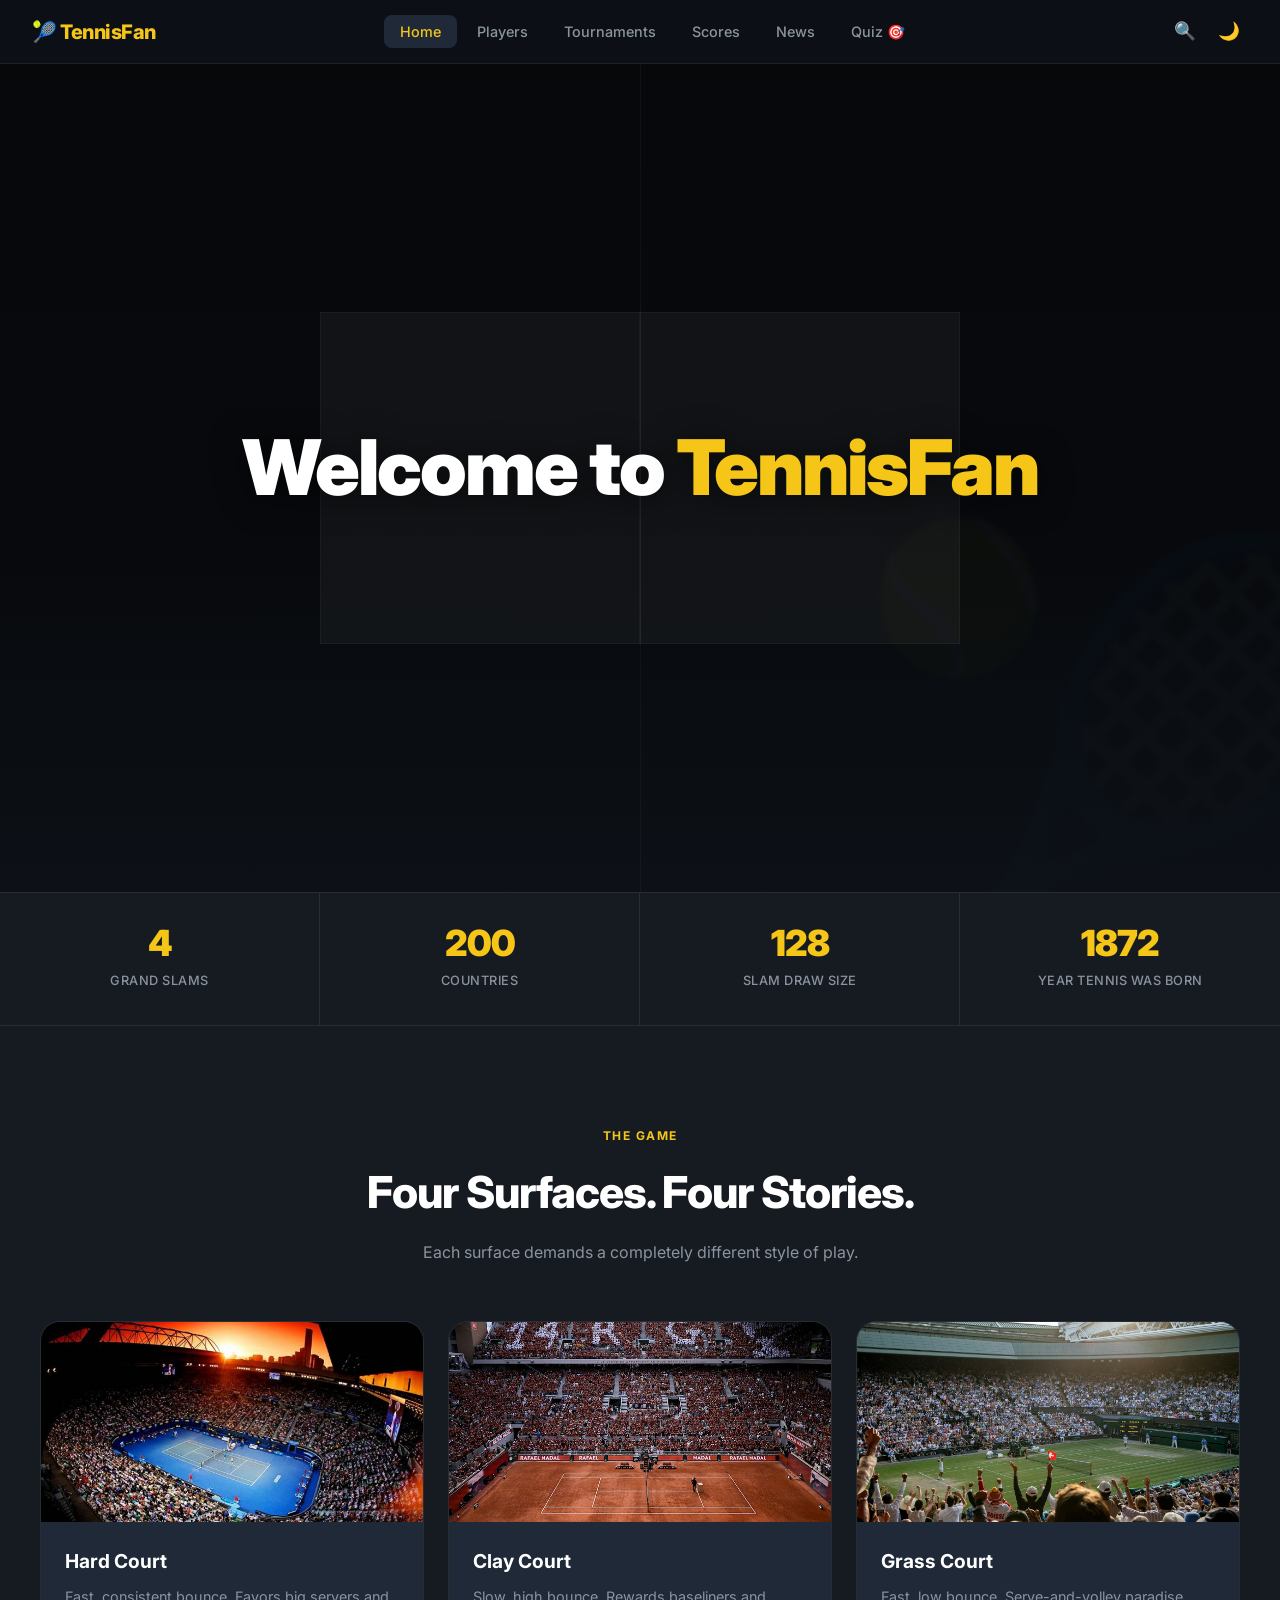
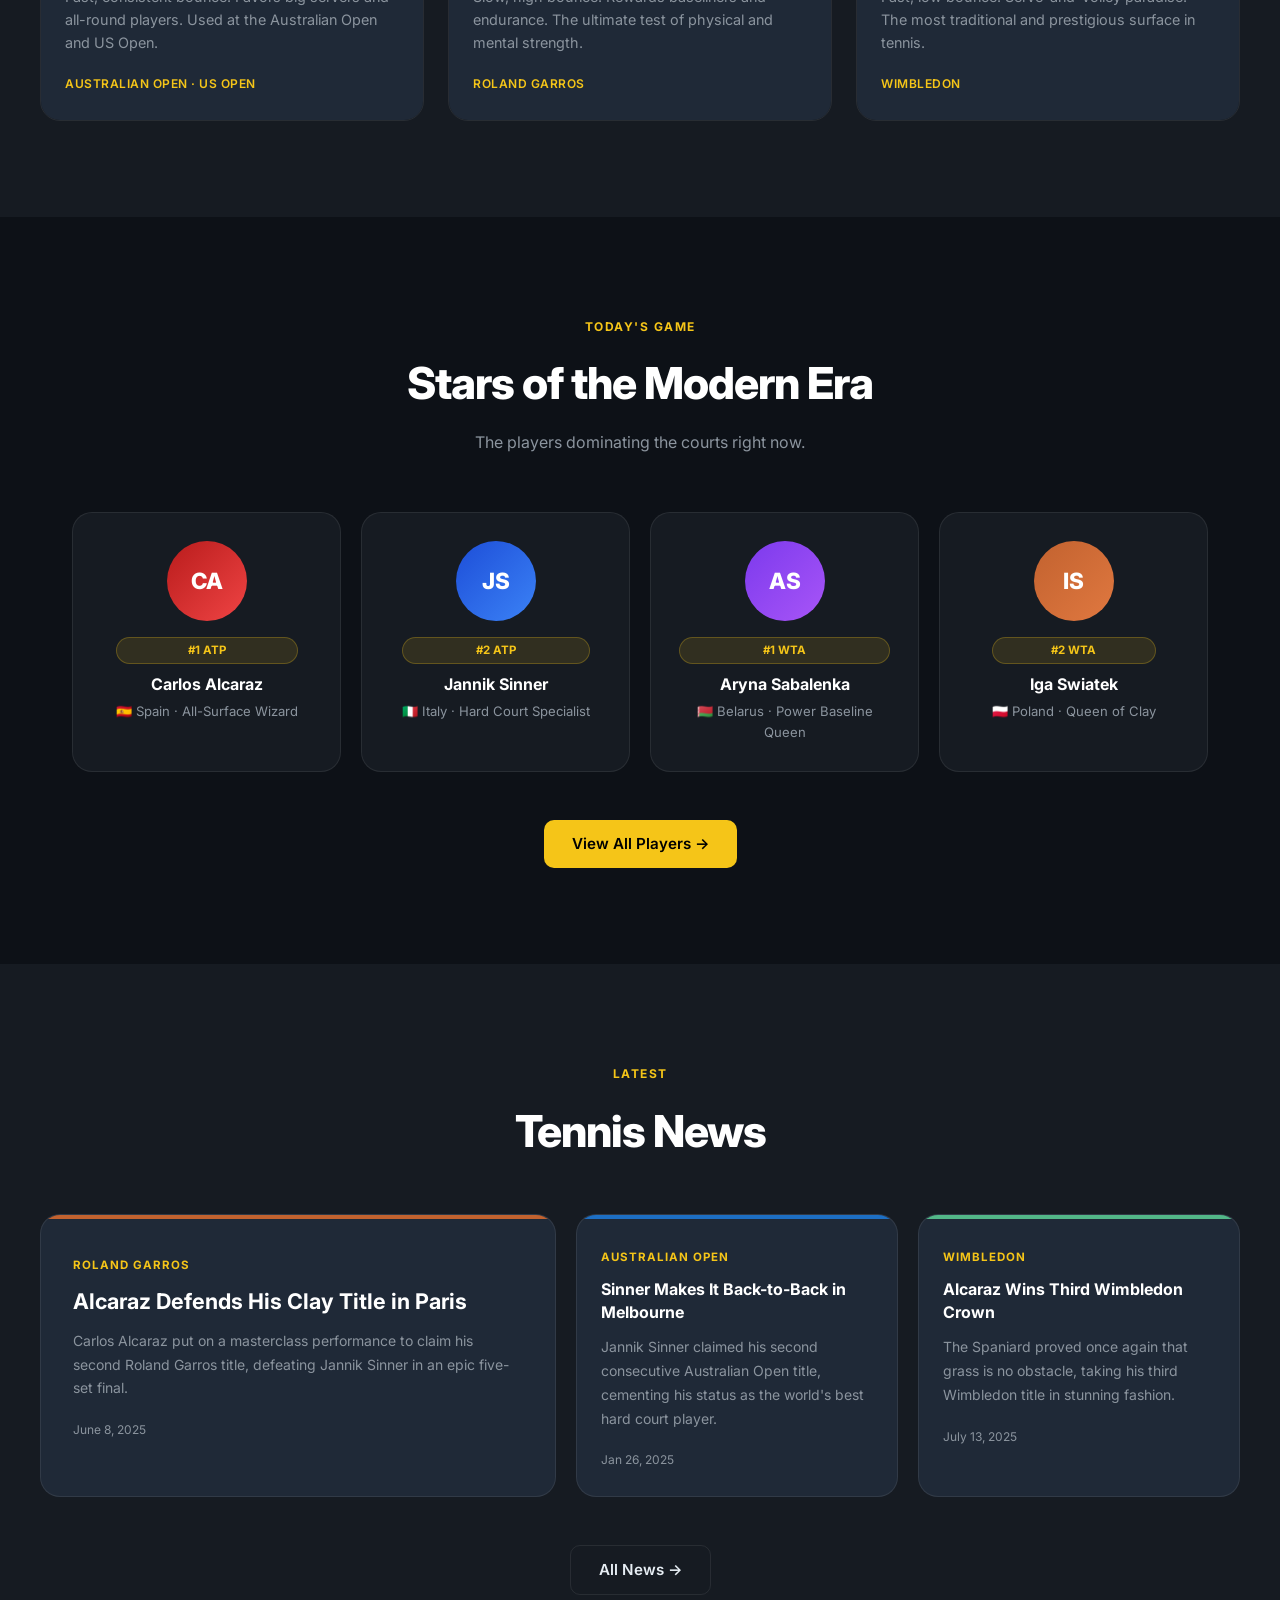
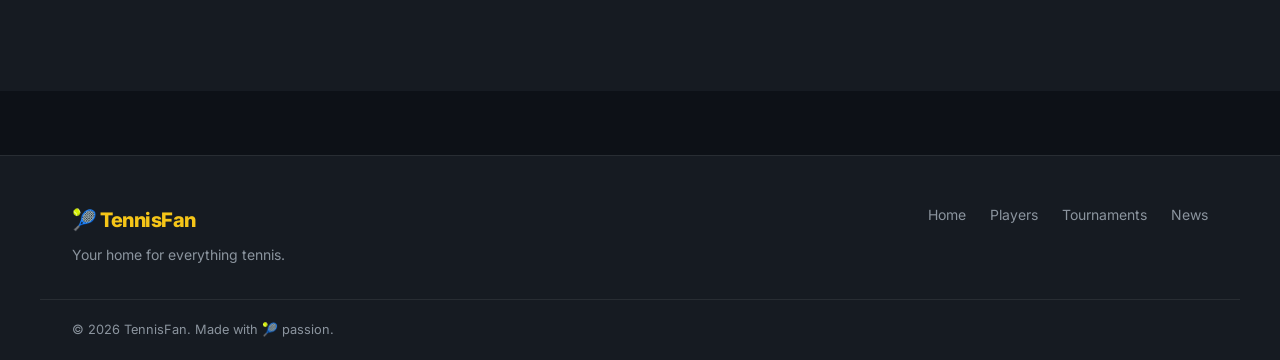
==== index.html @ ade9183c "first commit" ====
<!DOCTYPE html>
<html lang="en">
<head>
  <meta charset="UTF-8" />
  <meta name="viewport" content="width=device-width, initial-scale=1.0" />
  <title>TennisFan — Home</title>
  <link rel="preconnect" href="https://fonts.googleapis.com">
  <link href="https://fonts.googleapis.com/css2?family=Inter:wght@300;400;500;600;700;800;900&display=swap" rel="stylesheet">
  <link rel="stylesheet" href="style.css" />
</head>
<body>

  <!-- NAVBAR -->
  <nav class="navbar">
    <a href="index.html" class="logo">🎾 TennisFan</a>
    <button class="hamburger" id="hamburger">&#9776;</button>
    <ul class="nav-links" id="navLinks">
      <li><a href="index.html" class="active">Home</a></li>
      <li><a href="players.html">Players</a></li>
      <li><a href="tournaments.html">Tournaments</a></li>
      <li><a href="scores.html">Scores</a></li>
      <li><a href="news.html">News</a></li>
      <li><a href="quiz.html">Quiz 🎯</a></li>
    </ul>
    <div class="nav-actions">
      <button class="search-btn" id="searchBtn" title="Search">&#128269;</button>
      <button class="theme-toggle" id="themeToggle" title="Toggle theme">🌙</button>
    </div>
  </nav>
  <!-- SEARCH OVERLAY -->
  <div class="search-overlay" id="searchOverlay">
    <div class="search-box">
      <input type="text" id="searchInput" placeholder="Search players, tournaments, news..." autocomplete="off" />
      <button class="search-close" id="searchClose">&times;</button>
      <div class="search-results" id="searchResults"></div>
    </div>
  </div>

  <!-- HERO -->
  <section class="hero">
    <video class="hero-video" autoplay muted loop playsinline>
      <source src="https://assets.mixkit.co/videos/880/880-1080.mp4" type="video/mp4">
    </video>
    <div class="hero-overlay"></div>
    <div class="court-lines">
      <div class="court-line line-center"></div>
      <div class="court-line line-service-left"></div>
      <div class="court-line line-service-right"></div>
    </div>
    <div class="hero-content">
      <h1 class="hero-welcome">Welcome to <span class="highlight">TennisFan</span></h1>
    </div>
    <div class="hero-ball">🎾</div>
  </section>

  <!-- STATS BAR -->
  <section class="stats-bar">
    <div class="stat">
      <span class="stat-number" data-target="4">0</span>
      <span class="stat-label">Grand Slams</span>
    </div>
    <div class="stat">
      <span class="stat-number" data-target="200">0</span>
      <span class="stat-label">Countries</span>
    </div>
    <div class="stat">
      <span class="stat-number" data-target="128">0</span>
      <span class="stat-label">Slam Draw Size</span>
    </div>
    <div class="stat">
      <span class="stat-number" data-target="1872">0</span>
      <span class="stat-label">Year Tennis Was Born</span>
    </div>
  </section>

  <!-- SURFACES -->
  <section class="section surfaces-section">
    <div class="section-header">
      <span class="section-tag">The Game</span>
      <h2>Four Surfaces. Four Stories.</h2>
      <p>Each surface demands a completely different style of play.</p>
    </div>
    <div class="surfaces-grid">
      <div class="surface-card surface-hard">
        <img class="surface-img" src="tennis first page pictures/melbourne.webp" alt="Melbourne Hard Court" />
        <div class="surface-info">
          <h3>Hard Court</h3>
          <p>Fast, consistent bounce. Favors big servers and all-round players. Used at the Australian Open and US Open.</p>
          <span class="surface-tag">Australian Open · US Open</span>
        </div>
      </div>
      <div class="surface-card surface-clay">
        <img class="surface-img" src="tennis first page pictures/french open.avif" alt="French Open Clay Court" />
        <div class="surface-info">
          <h3>Clay Court</h3>
          <p>Slow, high bounce. Rewards baseliners and endurance. The ultimate test of physical and mental strength.</p>
          <span class="surface-tag">Roland Garros</span>
        </div>
      </div>
      <div class="surface-card surface-grass">
        <img class="surface-img" src="tennis first page pictures/wimbledon.jpg" alt="Wimbledon Grass Court" />
        <div class="surface-info">
          <h3>Grass Court</h3>
          <p>Fast, low bounce. Serve-and-volley paradise. The most traditional and prestigious surface in tennis.</p>
          <span class="surface-tag">Wimbledon</span>
        </div>
      </div>
    </div>
  </section>

  <!-- FEATURED PLAYERS -->
  <section class="section featured-section">
    <div class="section-header">
      <span class="section-tag">Today's Game</span>
      <h2>Stars of the Modern Era</h2>
      <p>The players dominating the courts right now.</p>
    </div>
    <div class="featured-grid">
      <div class="featured-card">
        <div class="player-avatar av-alcaraz">CA</div>
        <div class="player-info">
          <span class="rank-badge">#1 ATP</span>
          <h3>Carlos Alcaraz</h3>
          <p>🇪🇸 Spain · All-Surface Wizard</p>
        </div>
      </div>
      <div class="featured-card">
        <div class="player-avatar av-sinner">JS</div>
        <div class="player-info">
          <span class="rank-badge">#2 ATP</span>
          <h3>Jannik Sinner</h3>
          <p>🇮🇹 Italy · Hard Court Specialist</p>
        </div>
      </div>
      <div class="featured-card">
        <div class="player-avatar av-sabalenka">AS</div>
        <div class="player-info">
          <span class="rank-badge">#1 WTA</span>
          <h3>Aryna Sabalenka</h3>
          <p>🇧🇾 Belarus · Power Baseline Queen</p>
        </div>
      </div>
      <div class="featured-card">
        <div class="player-avatar av-swiatek">IS</div>
        <div class="player-info">
          <span class="rank-badge">#2 WTA</span>
          <h3>Iga Swiatek</h3>
          <p>🇵🇱 Poland · Queen of Clay</p>
        </div>
      </div>
    </div>
    <div class="center-btn">
      <a href="players.html" class="btn btn-primary">View All Players →</a>
    </div>
  </section>

  <!-- NEWS PREVIEW -->
  <section class="section news-preview-section">
    <div class="section-header">
      <span class="section-tag">Latest</span>
      <h2>Tennis News</h2>
    </div>
    <div class="news-grid">
      <div class="news-card news-featured">
        <div class="news-surface-bar bar-clay"></div>
        <div class="news-body">
          <span class="news-category">Roland Garros</span>
          <h3>Alcaraz Defends His Clay Title in Paris</h3>
          <p>Carlos Alcaraz put on a masterclass performance to claim his second Roland Garros title, defeating Jannik Sinner in an epic five-set final.</p>
          <span class="news-date">June 8, 2025</span>
        </div>
      </div>
      <div class="news-card">
        <div class="news-surface-bar bar-blue"></div>
        <div class="news-body">
          <span class="news-category">Australian Open</span>
          <h3>Sinner Makes It Back-to-Back in Melbourne</h3>
          <p>Jannik Sinner claimed his second consecutive Australian Open title, cementing his status as the world's best hard court player.</p>
          <span class="news-date">Jan 26, 2025</span>
        </div>
      </div>
      <div class="news-card">
        <div class="news-surface-bar bar-green"></div>
        <div class="news-body">
          <span class="news-category">Wimbledon</span>
          <h3>Alcaraz Wins Third Wimbledon Crown</h3>
          <p>The Spaniard proved once again that grass is no obstacle, taking his third Wimbledon title in stunning fashion.</p>
          <span class="news-date">July 13, 2025</span>
        </div>
      </div>
    </div>
    <div class="center-btn">
      <a href="news.html" class="btn btn-outline">All News →</a>
    </div>
  </section>

  <!-- FOOTER -->
  <footer class="footer">
    <div class="footer-inner">
      <div class="footer-brand">
        <span class="logo">🎾 TennisFan</span>
        <p>Your home for everything tennis.</p>
      </div>
      <div class="footer-links">
        <a href="index.html">Home</a>
        <a href="players.html">Players</a>
        <a href="tournaments.html">Tournaments</a>
        <a href="news.html">News</a>
      </div>
    </div>
    <div class="footer-bottom">
      <p>&copy; 2026 TennisFan. Made with 🎾 passion.</p>
    </div>
  </footer>

  <!-- LIGHTBOX -->
  <div class="lightbox" id="lightbox">
    <button class="lightbox-close" id="lightboxClose">&times;</button>
    <img class="lightbox-img" id="lightboxImg" src="" alt="" />
  </div>

  <script src="script.js"></script>
</body>
</html>
---- style.css ----
/* ===================================================
   TENNIISFAN — MODERN DARK THEME
   =================================================== */

:root {
  --yellow:     #f5c518;
  --blue:       #1d6fc4;
  --blue-light: #4a9eff;
  --clay:       #c2622f;
  --clay-light: #e07840;
  --green:      #2d6a4f;
  --green-light:#52b788;

  --bg:         #0d1117;
  --bg2:        #161b22;
  --bg3:        #1f2937;
  --border:     rgba(255,255,255,0.08);
  --text:       #e6edf3;
  --text-muted: #8b949e;
  --white:      #ffffff;

  --radius:     12px;
  --radius-lg:  20px;
  --shadow:     0 4px 24px rgba(0,0,0,0.4);
  --shadow-lg:  0 8px 48px rgba(0,0,0,0.6);
}

/* ===== RESET ===== */
*, *::before, *::after { margin:0; padding:0; box-sizing:border-box; }
html { scroll-behavior: smooth; }

body {
  font-family: 'Inter', sans-serif;
  background: var(--bg);
  color: var(--text);
  line-height: 1.6;
  font-size: 16px;
}

a { color: inherit; text-decoration: none; }
ul { list-style: none; }
img { max-width: 100%; }

/* ===== NAVBAR ===== */
.navbar {
  position: sticky;
  top: 0;
  z-index: 1000;
  display: flex;
  align-items: center;
  justify-content: space-between;
  padding: 0 2rem;
  height: 64px;
  background: rgba(13,17,23,0.9);
  backdrop-filter: blur(12px);
  border-bottom: 1px solid var(--border);
}

.logo {
  font-size: 1.25rem;
  font-weight: 800;
  color: var(--yellow);
  letter-spacing: -0.5px;
}

.nav-links {
  display: flex;
  gap: 0.25rem;
}

.nav-links a {
  padding: 0.5rem 1rem;
  border-radius: 8px;
  font-size: 0.9rem;
  font-weight: 500;
  color: var(--text-muted);
  transition: color 0.2s, background 0.2s;
}

.nav-links a:hover,
.nav-links a.active {
  color: var(--text);
  background: var(--bg3);
}

.nav-links a.active {
  color: var(--yellow);
}

.hamburger {
  display: none;
  background: none;
  border: none;
  color: var(--text);
  font-size: 1.5rem;
  cursor: pointer;
}

/* ===== HERO (HOME) ===== */
.hero {
  position: relative;
  min-height: 92vh;
  display: flex;
  align-items: center;
  justify-content: center;
  overflow: hidden;
  background: #0d1117;
  text-align: center;
  padding: 4rem 2rem;
}

.hero-video {
  position: absolute;
  inset: 0;
  width: 100%;
  height: 100%;
  object-fit: cover;
  z-index: 0;
}

.hero-overlay {
  position: absolute;
  inset: 0;
  background: linear-gradient(
    180deg,
    rgba(0,0,0,0.55) 0%,
    rgba(0,0,0,0.45) 60%,
    rgba(13,17,23,0.85) 100%
  );
  z-index: 1;
}

.court-lines {
  position: absolute;
  inset: 0;
  pointer-events: none;
  z-index: 2;
}

.court-line {
  position: absolute;
  background: rgba(255,255,255,0.04);
}

.line-center {
  top: 0; bottom: 0;
  left: 50%;
  width: 1px;
}

.line-service-left {
  left: 25%; right: 50%;
  top: 30%; bottom: 30%;
  border: 1px solid rgba(255,255,255,0.04);
}

.line-service-right {
  left: 50%; right: 25%;
  top: 30%; bottom: 30%;
  border: 1px solid rgba(255,255,255,0.04);
}

.hero-ball {
  position: absolute;
  font-size: 28rem;
  opacity: 0.04;
  right: -8rem;
  bottom: -6rem;
  pointer-events: none;
  line-height: 1;
}

.hero-content {
  position: relative;
  z-index: 2;
  max-width: 800px;
}

.hero-badge {
  display: inline-block;
  padding: 0.35rem 1rem;
  background: rgba(245,197,24,0.12);
  border: 1px solid rgba(245,197,24,0.3);
  border-radius: 100px;
  font-size: 0.8rem;
  font-weight: 600;
  color: var(--yellow);
  letter-spacing: 0.5px;
  text-transform: uppercase;
  margin-bottom: 1.5rem;
}

.hero-welcome {
  font-size: clamp(2.8rem, 7vw, 6rem);
  font-weight: 900;
  letter-spacing: -2px;
  line-height: 1.1;
  color: var(--white);
  text-shadow: 0 4px 32px rgba(0,0,0,0.6);
  animation: hero-fade-in 1.2s ease forwards;
  opacity: 0;
}

@keyframes hero-fade-in {
  from { opacity: 0; transform: translateY(24px); }
  to   { opacity: 1; transform: translateY(0); }
}

.hero-content h1 {
  font-size: clamp(2.5rem, 6vw, 5rem);
  font-weight: 900;
  line-height: 1.1;
  letter-spacing: -2px;
  margin-bottom: 1.25rem;
  color: var(--white);
}

.highlight { color: var(--yellow); }

.hero-content p {
  font-size: 1.15rem;
  color: var(--text-muted);
  max-width: 520px;
  margin: 0 auto 2.5rem;
  line-height: 1.7;
}

.hero-btns {
  display: flex;
  gap: 1rem;
  justify-content: center;
  flex-wrap: wrap;
}

/* ===== BUTTONS ===== */
.btn {
  display: inline-flex;
  align-items: center;
  gap: 0.5rem;
  padding: 0.75rem 1.75rem;
  border-radius: 10px;
  font-weight: 600;
  font-size: 0.95rem;
  transition: all 0.2s;
  cursor: pointer;
}

.btn-primary {
  background: var(--yellow);
  color: #000;
}

.btn-primary:hover {
  background: #e6b800;
  transform: translateY(-2px);
  box-shadow: 0 6px 20px rgba(245,197,24,0.3);
}

.btn-outline {
  background: transparent;
  color: var(--text);
  border: 1px solid var(--border);
}

.btn-outline:hover {
  background: var(--bg3);
  border-color: rgba(255,255,255,0.2);
  transform: translateY(-2px);
}

.center-btn {
  text-align: center;
  margin-top: 3rem;
}

/* ===== STATS BAR ===== */
.stats-bar {
  display: grid;
  grid-template-columns: repeat(4, 1fr);
  background: var(--bg2);
  border-top: 1px solid var(--border);
  border-bottom: 1px solid var(--border);
}

.stat {
  padding: 2rem 1rem;
  text-align: center;
  border-right: 1px solid var(--border);
}

.stat:last-child { border-right: none; }

.stat-number {
  display: block;
  font-size: 2.25rem;
  font-weight: 900;
  color: var(--yellow);
  letter-spacing: -1px;
  line-height: 1;
  margin-bottom: 0.4rem;
}

.stat-label {
  font-size: 0.8rem;
  color: var(--text-muted);
  text-transform: uppercase;
  letter-spacing: 0.5px;
  font-weight: 500;
}

/* ===== SECTIONS ===== */
.section {
  padding: 6rem 2rem;
  max-width: 1200px;
  margin: 0 auto;
}

.section-header {
  text-align: center;
  margin-bottom: 3.5rem;
}

.section-tag {
  display: inline-block;
  font-size: 0.75rem;
  font-weight: 700;
  text-transform: uppercase;
  letter-spacing: 1.5px;
  color: var(--yellow);
  margin-bottom: 0.75rem;
}

.section-header h2 {
  font-size: clamp(1.75rem, 4vw, 2.75rem);
  font-weight: 800;
  letter-spacing: -1px;
  margin-bottom: 0.75rem;
  color: var(--white);
}

.section-header p {
  color: var(--text-muted);
  font-size: 1rem;
  max-width: 480px;
  margin: 0 auto;
}

/* ===== SURFACES ===== */
.surfaces-section { max-width: 100%; background: var(--bg2); padding: 6rem 2rem; }
.surfaces-section .section-header { max-width: 1200px; margin: 0 auto 3.5rem; }

.surfaces-grid {
  display: grid;
  grid-template-columns: repeat(3, 1fr);
  gap: 1.5rem;
  max-width: 1200px;
  margin: 0 auto;
}

.surface-card {
  border-radius: var(--radius-lg);
  overflow: hidden;
  border: 1px solid var(--border);
  transition: transform 0.3s, box-shadow 0.3s;
}

.surface-card:hover {
  transform: translateY(-6px);
  box-shadow: var(--shadow-lg);
}

.surface-img {
  width: 100%;
  height: 200px;
  object-fit: cover;
  display: block;
  cursor: zoom-in;
}

/* ===== LIGHTBOX ===== */
.lightbox {
  display: none;
  position: fixed;
  inset: 0;
  z-index: 9999;
  background: rgba(0,0,0,0.92);
  align-items: center;
  justify-content: center;
}

.lightbox.active {
  display: flex;
}

.lightbox-img {
  max-width: 90vw;
  max-height: 85vh;
  object-fit: contain;
  border-radius: var(--radius-lg);
  box-shadow: var(--shadow-lg);
  animation: lightbox-in 0.3s ease;
}

@keyframes lightbox-in {
  from { transform: scale(0.85); opacity: 0; }
  to   { transform: scale(1);    opacity: 1; }
}

.lightbox-close {
  position: absolute;
  top: 1.25rem;
  right: 1.5rem;
  background: none;
  border: none;
  color: #fff;
  font-size: 2.5rem;
  cursor: pointer;
  line-height: 1;
  opacity: 0.8;
  transition: opacity 0.2s;
}

.lightbox-close:hover { opacity: 1; }

.surface-info {
  padding: 1.5rem;
  background: var(--bg3);
}

.surface-info h3 {
  font-size: 1.2rem;
  font-weight: 700;
  margin-bottom: 0.5rem;
  color: var(--white);
}

.surface-info p {
  font-size: 0.9rem;
  color: var(--text-muted);
  line-height: 1.6;
  margin-bottom: 1rem;
}

.surface-tag {
  font-size: 0.75rem;
  font-weight: 600;
  color: var(--yellow);
  text-transform: uppercase;
  letter-spacing: 0.5px;
}

/* ===== FEATURED PLAYERS ===== */
.featured-grid {
  display: grid;
  grid-template-columns: repeat(4, 1fr);
  gap: 1.25rem;
}

.featured-card {
  background: var(--bg2);
  border: 1px solid var(--border);
  border-radius: var(--radius-lg);
  padding: 1.75rem;
  display: flex;
  flex-direction: column;
  align-items: center;
  text-align: center;
  gap: 1rem;
  transition: all 0.25s;
}

.featured-card:hover {
  border-color: rgba(245,197,24,0.3);
  transform: translateY(-4px);
  box-shadow: var(--shadow);
}

.player-avatar {
  width: 80px;
  height: 80px;
  border-radius: 50%;
  display: flex;
  align-items: center;
  justify-content: center;
  font-size: 1.4rem;
  font-weight: 800;
  color: var(--white);
  flex-shrink: 0;
}

.player-info { display: flex; flex-direction: column; gap: 0.25rem; }

.rank-badge {
  display: inline-block;
  padding: 0.2rem 0.6rem;
  background: rgba(245,197,24,0.12);
  border: 1px solid rgba(245,197,24,0.25);
  border-radius: 100px;
  font-size: 0.72rem;
  font-weight: 700;
  color: var(--yellow);
  text-transform: uppercase;
  margin-bottom: 0.25rem;
}

.player-info h3 {
  font-size: 1rem;
  font-weight: 700;
  color: var(--white);
}

.player-info p {
  font-size: 0.82rem;
  color: var(--text-muted);
}

/* Player avatar colors */
.av-sinner    { background: linear-gradient(135deg, #1d4ed8, #3b82f6); }
.av-alcaraz   { background: linear-gradient(135deg, #b91c1c, #ef4444); }
.av-sabalenka { background: linear-gradient(135deg, #7c3aed, #a855f7); }
.av-swiatek   { background: linear-gradient(135deg, #c2622f, #e07840); }
.av-djokovic  { background: linear-gradient(135deg, #0f766e, #14b8a6); }
.av-zverev    { background: linear-gradient(135deg, #15803d, #22c55e); }
.av-medvedev  { background: linear-gradient(135deg, #1e40af, #60a5fa); }
.av-fritz     { background: linear-gradient(135deg, #9a3412, #f97316); }
.av-ruud      { background: linear-gradient(135deg, #1e3a5f, #3b82f6); }
.av-rublev    { background: linear-gradient(135deg, #7f1d1d, #f87171); }
.av-dimitrov  { background: linear-gradient(135deg, #065f46, #34d399); }
.av-deminaur  { background: linear-gradient(135deg, #1c1917, #a8a29e); }
.av-gauff     { background: linear-gradient(135deg, #1e3a8a, #60a5fa); }
.av-rybakina  { background: linear-gradient(135deg, #78350f, #fbbf24); }
.av-pegula    { background: linear-gradient(135deg, #14532d, #4ade80); }
.av-zheng     { background: linear-gradient(135deg, #1e1b4b, #818cf8); }
.av-andreeva  { background: linear-gradient(135deg, #881337, #fb7185); }
.av-navarro   { background: linear-gradient(135deg, #134e4a, #2dd4bf); }
.av-kasatkina { background: linear-gradient(135deg, #4a1d96, #c084fc); }
.av-badosa    { background: linear-gradient(135deg, #92400e, #fcd34d); }
.av-federer   { background: linear-gradient(135deg, #1e293b, #64748b); }
.av-nadal     { background: linear-gradient(135deg, #7f1d1d, #dc2626); }
.av-serena    { background: linear-gradient(135deg, #1e1b4b, #4f46e5); }
.av-agassi    { background: linear-gradient(135deg, #064e3b, #059669); }
.av-sampras   { background: linear-gradient(135deg, #1c1917, #78716c); }

/* Small avatars for tables */
.player-avatar-sm {
  display: inline-block;
  width: 40px;
  height: 40px;
  border-radius: 50%;
  object-fit: cover;
  object-position: top center;
  margin-right: 0.6rem;
  flex-shrink: 0;
  vertical-align: middle;
  border: 2px solid var(--border);
  background: var(--bg3);
  cursor: zoom-in;
  transition: border-color 0.2s, transform 0.2s;
}

.player-avatar-sm:hover {
  border-color: var(--yellow);
  transform: scale(1.1);
}

/* ===== NEWS PREVIEW (HOME) ===== */
.news-preview-section { max-width: 100%; background: var(--bg2); padding: 6rem 2rem; }
.news-preview-section .section-header { max-width: 1200px; margin: 0 auto 3rem; }

.news-grid {
  display: grid;
  grid-template-columns: 1.6fr 1fr 1fr;
  gap: 1.25rem;
  max-width: 1200px;
  margin: 0 auto;
}

.news-card {
  background: var(--bg3);
  border: 1px solid var(--border);
  border-radius: var(--radius-lg);
  overflow: hidden;
  transition: all 0.25s;
}

.news-card:hover {
  border-color: rgba(255,255,255,0.15);
  transform: translateY(-4px);
  box-shadow: var(--shadow);
}

.news-surface-bar {
  height: 4px;
}

.bar-clay   { background: var(--clay); }
.bar-blue   { background: var(--blue); }
.bar-green  { background: var(--green-light); }
.bar-yellow { background: var(--yellow); }

.news-body { padding: 1.5rem; }

.news-featured .news-body { padding: 2rem; }

.news-category {
  display: inline-block;
  font-size: 0.72rem;
  font-weight: 700;
  text-transform: uppercase;
  letter-spacing: 1px;
  color: var(--yellow);
  margin-bottom: 0.75rem;
}

.news-card h3 {
  font-size: 1rem;
  font-weight: 700;
  line-height: 1.4;
  margin-bottom: 0.75rem;
  color: var(--white);
}

.news-featured h3 {
  font-size: 1.35rem;
}

.news-card p {
  font-size: 0.875rem;
  color: var(--text-muted);
  line-height: 1.7;
  margin-bottom: 1rem;
}

.news-date {
  font-size: 0.75rem;
  color: var(--text-muted);
}

/* ===== PAGE HERO ===== */
.page-hero {
  padding: 6rem 2rem 4rem;
  text-align: center;
  background: radial-gradient(ellipse at 50% 100%, rgba(45,106,79,0.2) 0%, transparent 70%),
              linear-gradient(180deg, #0a1628 0%, var(--bg) 100%);
  border-bottom: 1px solid var(--border);
}

.page-hero-tournaments {
  background: radial-gradient(ellipse at 50% 100%, rgba(194,98,47,0.2) 0%, transparent 70%),
              linear-gradient(180deg, #1a0a00 0%, var(--bg) 100%);
}

.page-hero-news {
  background: radial-gradient(ellipse at 50% 100%, rgba(29,111,196,0.2) 0%, transparent 70%),
              linear-gradient(180deg, #000d1a 0%, var(--bg) 100%);
}

.page-hero-content h1 {
  font-size: clamp(2rem, 5vw, 3.5rem);
  font-weight: 900;
  letter-spacing: -2px;
  color: var(--white);
  margin: 0.5rem 0 0.75rem;
}

.page-hero-content p {
  font-size: 1.05rem;
  color: var(--text-muted);
}

/* ===== RANKINGS TABLE ===== */
.rankings-section { max-width: 1200px; }
.rankings-wta { background: none; }

.rankings-table-wrap {
  overflow-x: auto;
  border-radius: var(--radius-lg);
  border: 1px solid var(--border);
}

.rankings-table {
  width: 100%;
  border-collapse: collapse;
}

.rankings-table thead th {
  padding: 1rem 1.25rem;
  font-size: 0.75rem;
  font-weight: 600;
  text-transform: uppercase;
  letter-spacing: 0.5px;
  color: var(--text-muted);
  text-align: left;
  background: var(--bg2);
  border-bottom: 1px solid var(--border);
}

.rankings-table tbody tr {
  border-bottom: 1px solid var(--border);
  transition: background 0.15s;
}

.rankings-table tbody tr:last-child { border-bottom: none; }

.rankings-table tbody tr:hover { background: rgba(255,255,255,0.03); }

.rankings-table td {
  padding: 0.9rem 1.25rem;
  font-size: 0.9rem;
  color: var(--text);
  background: var(--bg3);
  vertical-align: middle;
}

.rank-top3 td { background: rgba(245,197,24,0.04); }

.rank-num {
  display: inline-flex;
  align-items: center;
  justify-content: center;
  width: 32px;
  height: 32px;
  border-radius: 8px;
  font-size: 0.85rem;
  font-weight: 700;
  background: var(--bg2);
  color: var(--text-muted);
}

.rank-num.gold   { background: rgba(245,197,24,0.15); color: var(--yellow); }
.rank-num.silver { background: rgba(200,200,200,0.12); color: #c0c0c0; }
.rank-num.bronze { background: rgba(180,100,40,0.15); color: #cd7f32; }

/* ===== LEGENDS ===== */
.legends-grid {
  display: grid;
  grid-template-columns: repeat(2, 1fr);
  gap: 1.5rem;
}

.legend-card {
  display: flex;
  gap: 1.5rem;
  background: var(--bg2);
  border: 1px solid var(--border);
  border-radius: var(--radius-lg);
  padding: 2rem;
  transition: all 0.25s;
}

.legend-card:hover {
  border-color: rgba(245,197,24,0.2);
  transform: translateY(-3px);
  box-shadow: var(--shadow);
}

.legend-avatar {
  width: 80px;
  height: 80px;
  border-radius: 50%;
  object-fit: cover;
  object-position: top center;
  flex-shrink: 0;
  border: 3px solid var(--border);
  background: var(--bg3);
  cursor: zoom-in;
  transition: border-color 0.2s, transform 0.2s;
}

.legend-avatar:hover {
  border-color: var(--yellow);
  transform: scale(1.08);
}

.legend-info { flex: 1; }

.legend-info h3 {
  font-size: 1.15rem;
  font-weight: 700;
  color: var(--white);
  margin-bottom: 0.2rem;
}

.legend-country {
  font-size: 0.82rem;
  color: var(--text-muted);
  margin-bottom: 0.75rem;
  display: block;
}

.legend-slams {
  display: flex;
  flex-wrap: wrap;
  gap: 0.4rem;
  margin-bottom: 0.75rem;
}

.slam-badge {
  padding: 0.2rem 0.55rem;
  border-radius: 6px;
  font-size: 0.72rem;
  font-weight: 700;
  letter-spacing: 0.3px;
}

.slam-badge.slam-ao  { background: rgba(29,111,196,0.2); color: #60a5fa; border: 1px solid rgba(29,111,196,0.3); }
.slam-badge.slam-rg  { background: rgba(194,98,47,0.2);  color: #f97316; border: 1px solid rgba(194,98,47,0.3); }
.slam-badge.slam-w   { background: rgba(45,106,79,0.2);  color: #4ade80; border: 1px solid rgba(45,106,79,0.3); }
.slam-badge.slam-uso { background: rgba(100,60,200,0.2); color: #a78bfa; border: 1px solid rgba(100,60,200,0.3); }

.legend-info p {
  font-size: 0.875rem;
  color: var(--text-muted);
  line-height: 1.7;
  margin-bottom: 1rem;
}

.legend-stat-row {
  display: flex;
  gap: 1.5rem;
  font-size: 0.8rem;
  color: var(--text-muted);
}

.legend-stat-row strong { color: var(--text); }

/* ===== CALENDAR ===== */
.calendar-section { max-width: 900px; margin: 0 auto; }

.calendar-list {
  display: flex;
  flex-direction: column;
  gap: 1rem;
}

.calendar-item {
  display: flex;
  align-items: center;
  gap: 1.5rem;
  background: var(--bg2);
  border: 1px solid var(--border);
  border-radius: var(--radius-lg);
  padding: 1.5rem 2rem;
  transition: all 0.25s;
}

.calendar-item:hover {
  transform: translateX(6px);
  border-color: rgba(255,255,255,0.15);
}

.cal-month {
  font-size: 0.8rem;
  font-weight: 800;
  letter-spacing: 1px;
  color: var(--text-muted);
  width: 40px;
  text-align: center;
  flex-shrink: 0;
}

.cal-bar {
  width: 4px;
  height: 60px;
  border-radius: 2px;
  flex-shrink: 0;
}

.cal-ao  .cal-bar { background: var(--blue); }
.cal-rg  .cal-bar { background: var(--clay); }
.cal-w   .cal-bar { background: var(--green-light); }
.cal-uso .cal-bar { background: #7c3aed; }

.cal-info { flex: 1; }

.cal-info h3 {
  font-size: 1.1rem;
  font-weight: 700;
  color: var(--white);
  margin-bottom: 0.25rem;
}

.cal-dates {
  font-size: 0.88rem;
  color: var(--yellow);
  font-weight: 600;
  margin-bottom: 0.2rem;
}

.cal-info p {
  font-size: 0.82rem;
  color: var(--text-muted);
}

.cal-badge {
  padding: 0.35rem 0.9rem;
  border-radius: 100px;
  font-size: 0.75rem;
  font-weight: 700;
  flex-shrink: 0;
}

.badge-hard  { background: rgba(29,111,196,0.15); color: #60a5fa; border: 1px solid rgba(29,111,196,0.3); }
.badge-clay  { background: rgba(194,98,47,0.15);  color: #f97316; border: 1px solid rgba(194,98,47,0.3); }
.badge-grass { background: rgba(45,106,79,0.15);  color: #4ade80; border: 1px solid rgba(45,106,79,0.3); }

/* ===== GRAND SLAM PROFILES ===== */
.slams-deep { max-width: 1200px; }

.slam-profile {
  display: flex;
  background: var(--bg2);
  border: 1px solid var(--border);
  border-radius: var(--radius-lg);
  overflow: hidden;
  margin-bottom: 1.5rem;
  transition: box-shadow 0.25s;
}

.slam-profile:hover { box-shadow: var(--shadow); }

.slam-color-band {
  width: 6px;
  flex-shrink: 0;
}

.band-ao  { background: var(--blue); }
.band-rg  { background: var(--clay); }
.band-w   { background: var(--green-light); }
.band-uso { background: #7c3aed; }

.slam-profile-content { padding: 2rem; flex: 1; }

.slam-header-row {
  display: flex;
  justify-content: space-between;
  align-items: flex-start;
  margin-bottom: 1rem;
}

.slam-surface-tag {
  display: inline-block;
  padding: 0.25rem 0.75rem;
  border-radius: 100px;
  font-size: 0.72rem;
  font-weight: 700;
  text-transform: uppercase;
  letter-spacing: 0.5px;
  margin-bottom: 0.5rem;
}

.stag-hard  { background: rgba(29,111,196,0.15);  color: #60a5fa; border: 1px solid rgba(29,111,196,0.3); }
.stag-clay  { background: rgba(194,98,47,0.15);   color: #f97316; border: 1px solid rgba(194,98,47,0.3); }
.stag-grass { background: rgba(45,106,79,0.15);   color: #4ade80; border: 1px solid rgba(45,106,79,0.3); }

.slam-profile-content h3 {
  font-size: 1.5rem;
  font-weight: 800;
  color: var(--white);
  letter-spacing: -0.5px;
}

.slam-location {
  font-size: 0.85rem;
  color: var(--text-muted);
  margin-top: 0.2rem;
}

.slam-emblem { font-size: 2.5rem; }

.slam-profile-content > p {
  font-size: 0.9rem;
  color: var(--text-muted);
  line-height: 1.8;
  margin-bottom: 1.5rem;
}

.slam-facts {
  display: grid;
  grid-template-columns: repeat(4, 1fr);
  gap: 1rem;
  background: var(--bg3);
  border-radius: 10px;
  padding: 1.25rem;
  margin-bottom: 1.5rem;
}

.slam-fact { text-align: center; }

.slam-fact-label {
  display: block;
  font-size: 0.72rem;
  text-transform: uppercase;
  letter-spacing: 0.5px;
  color: var(--text-muted);
  margin-bottom: 0.3rem;
  font-weight: 600;
}

.slam-fact-value {
  font-size: 0.9rem;
  font-weight: 700;
  color: var(--white);
}

.slam-champions h4 {
  font-size: 0.8rem;
  text-transform: uppercase;
  letter-spacing: 0.5px;
  color: var(--text-muted);
  margin-bottom: 0.75rem;
  font-weight: 600;
}

.champions-row {
  display: grid;
  grid-template-columns: repeat(4, 1fr);
  gap: 0.75rem;
}

.champion-item {
  background: var(--bg3);
  border-radius: 8px;
  padding: 0.75rem;
}

.champion-item span {
  display: block;
  font-size: 0.72rem;
  color: var(--text-muted);
  margin-bottom: 0.3rem;
}

.champion-item strong {
  font-size: 0.85rem;
  color: var(--white);
}

/* ===== NEWS PAGE ===== */
.news-filter-bar {
  display: flex;
  gap: 0.5rem;
  padding: 1.5rem 2rem;
  background: var(--bg2);
  border-bottom: 1px solid var(--border);
  justify-content: center;
}

.filter-btn {
  padding: 0.5rem 1.25rem;
  border-radius: 100px;
  border: 1px solid var(--border);
  background: transparent;
  color: var(--text-muted);
  font-size: 0.875rem;
  font-weight: 500;
  cursor: pointer;
  transition: all 0.2s;
  font-family: 'Inter', sans-serif;
}

.filter-btn:hover {
  background: var(--bg3);
  color: var(--text);
}

.filter-btn.active {
  background: var(--yellow);
  color: #000;
  border-color: var(--yellow);
}

.news-full-section { max-width: 1200px; }

.news-full-grid {
  display: grid;
  grid-template-columns: repeat(3, 1fr);
  gap: 1.25rem;
}

.article-card {
  background: var(--bg2);
  border: 1px solid var(--border);
  border-radius: var(--radius-lg);
  overflow: hidden;
  transition: all 0.25s;
}

.article-card:hover {
  border-color: rgba(255,255,255,0.15);
  transform: translateY(-4px);
  box-shadow: var(--shadow);
}

.article-featured {
  grid-column: span 3;
}

.article-surface {
  height: 4px;
}

.article-body { padding: 1.5rem; }

.article-featured .article-body { padding: 2rem; }

.article-meta {
  display: flex;
  align-items: center;
  gap: 0.75rem;
  margin-bottom: 0.75rem;
}

.article-cat {
  display: inline-block;
  padding: 0.2rem 0.6rem;
  border-radius: 6px;
  font-size: 0.7rem;
  font-weight: 700;
  text-transform: uppercase;
  letter-spacing: 0.5px;
}

.cat-slam { background: rgba(245,197,24,0.15); color: var(--yellow); }
.cat-atp  { background: rgba(29,111,196,0.15); color: #60a5fa; }
.cat-wta  { background: rgba(168,85,247,0.15); color: #c084fc; }

.article-date {
  font-size: 0.75rem;
  color: var(--text-muted);
}

.article-card h2 {
  font-size: 1.5rem;
  font-weight: 800;
  color: var(--white);
  line-height: 1.3;
  letter-spacing: -0.5px;
  margin-bottom: 0.75rem;
}

.article-card h3 {
  font-size: 1rem;
  font-weight: 700;
  color: var(--white);
  line-height: 1.4;
  margin-bottom: 0.75rem;
}

.article-card p {
  font-size: 0.875rem;
  color: var(--text-muted);
  line-height: 1.7;
  margin-bottom: 1rem;
}

.article-tags {
  display: flex;
  flex-wrap: wrap;
  gap: 0.4rem;
}

.tag {
  padding: 0.2rem 0.6rem;
  background: var(--bg3);
  border: 1px solid var(--border);
  border-radius: 6px;
  font-size: 0.72rem;
  color: var(--text-muted);
  font-weight: 500;
}

.hidden-card { display: none; }

/* ===== CHAMPIONS MODAL ===== */
.champions-btn {
  margin-top: 1.25rem;
  font-size: 0.85rem;
}

.champ-modal-overlay {
  display: none;
  position: fixed;
  inset: 0;
  z-index: 9999;
  background: rgba(0,0,0,0.85);
  align-items: center;
  justify-content: center;
  padding: 1rem;
}

.champ-modal-overlay.active {
  display: flex;
}

.champ-modal {
  background: var(--bg2);
  border: 1px solid var(--border);
  border-radius: var(--radius-lg);
  width: 100%;
  max-width: 720px;
  max-height: 85vh;
  display: flex;
  flex-direction: column;
  animation: lightbox-in 0.3s ease;
  overflow: hidden;
}

.champ-modal-header {
  display: flex;
  align-items: center;
  justify-content: space-between;
  padding: 1.25rem 1.5rem;
  border-bottom: 1px solid var(--border);
  flex-shrink: 0;
}

.champ-modal-header h2 {
  font-size: 1.2rem;
  font-weight: 700;
  color: var(--yellow);
}

.champ-modal-close {
  background: none;
  border: none;
  color: var(--text-muted);
  font-size: 1.8rem;
  cursor: pointer;
  line-height: 1;
  transition: color 0.2s;
}

.champ-modal-close:hover { color: var(--white); }

.champ-modal-body {
  overflow-y: auto;
  padding: 0;
}

.champ-table {
  width: 100%;
  border-collapse: collapse;
}

.champ-table thead th {
  position: sticky;
  top: 0;
  background: var(--bg3);
  padding: 0.75rem 1.25rem;
  text-align: left;
  font-size: 0.8rem;
  font-weight: 600;
  text-transform: uppercase;
  letter-spacing: 0.05em;
  color: var(--text-muted);
  border-bottom: 1px solid var(--border);
}

.champ-table tbody tr {
  border-bottom: 1px solid var(--border);
  transition: background 0.15s;
}

.champ-table tbody tr:hover { background: var(--bg3); }

.champ-table tbody td {
  padding: 0.65rem 1.25rem;
  font-size: 0.9rem;
  color: var(--text);
}

.champ-table tbody td:first-child {
  font-weight: 700;
  color: var(--yellow);
  width: 70px;
}

/* ===== DARK / LIGHT MODE ===== */
body.light {
  --bg:         #f4f6f9;
  --bg2:        #ffffff;
  --bg3:        #e8ecf1;
  --border:     rgba(0,0,0,0.1);
  --text:       #1a1f2e;
  --text-muted: #5a6270;
  --white:      #1a1f2e;
}

body.light .navbar {
  background: rgba(244,246,249,0.95);
  border-bottom-color: rgba(0,0,0,0.1);
}

body.light .nav-links a { color: #5a6270; }
body.light .nav-links a:hover,
body.light .nav-links a.active { background: #e8ecf1; color: #1a1f2e; }
body.light .nav-links a.active { color: var(--yellow); }

/* ===== NAVBAR ACTIONS ===== */
.nav-actions {
  display: flex;
  align-items: center;
  gap: 0.4rem;
  margin-left: 1rem;
}

.search-btn, .theme-toggle {
  background: none;
  border: none;
  color: var(--text-muted);
  font-size: 1.1rem;
  cursor: pointer;
  padding: 0.4rem 0.5rem;
  border-radius: 8px;
  transition: background 0.2s, color 0.2s;
}

.search-btn:hover, .theme-toggle:hover {
  background: var(--bg3);
  color: var(--text);
}

/* ===== SEARCH OVERLAY ===== */
.search-overlay {
  display: none;
  position: fixed;
  inset: 0;
  z-index: 9998;
  background: rgba(0,0,0,0.8);
  align-items: flex-start;
  justify-content: center;
  padding-top: 8rem;
}

.search-overlay.active { display: flex; }

.search-box {
  background: var(--bg2);
  border: 1px solid var(--border);
  border-radius: var(--radius-lg);
  width: 100%;
  max-width: 600px;
  padding: 1.25rem;
  position: relative;
  animation: lightbox-in 0.25s ease;
}

.search-box input {
  width: 100%;
  background: var(--bg3);
  border: 1px solid var(--border);
  border-radius: 10px;
  padding: 0.85rem 3rem 0.85rem 1rem;
  font-size: 1rem;
  color: var(--text);
  outline: none;
  font-family: inherit;
}

.search-box input:focus { border-color: var(--yellow); }

.search-close {
  position: absolute;
  top: 1.35rem;
  right: 1.5rem;
  background: none;
  border: none;
  color: var(--text-muted);
  font-size: 1.6rem;
  cursor: pointer;
  line-height: 1;
}

.search-results { margin-top: 0.75rem; }

.search-result-item {
  display: flex;
  align-items: center;
  gap: 0.75rem;
  padding: 0.75rem 1rem;
  border-radius: 10px;
  cursor: pointer;
  transition: background 0.15s;
  text-decoration: none;
  color: var(--text);
}

.search-result-item:hover { background: var(--bg3); }

.search-result-type {
  font-size: 0.7rem;
  font-weight: 600;
  text-transform: uppercase;
  letter-spacing: 0.05em;
  padding: 0.2rem 0.5rem;
  border-radius: 6px;
  background: var(--bg3);
  color: var(--text-muted);
  flex-shrink: 0;
}

.search-no-results {
  text-align: center;
  padding: 1.5rem;
  color: var(--text-muted);
  font-size: 0.9rem;
}

/* ===== SOCIAL SHARE BUTTONS ===== */
.share-btns {
  display: flex;
  gap: 0.5rem;
  margin-bottom: 1rem;
  flex-wrap: wrap;
}

.share-btn {
  border: none;
  border-radius: 8px;
  padding: 0.4rem 0.85rem;
  font-size: 0.78rem;
  font-weight: 600;
  cursor: pointer;
  transition: opacity 0.2s, transform 0.15s;
  font-family: inherit;
}

.share-btn:hover { opacity: 0.85; transform: translateY(-1px); }
.share-x   { background: #000; color: #fff; }
.share-wa  { background: #25d366; color: #fff; }
.share-fb  { background: #1877f2; color: #fff; }

/* ===== GOAT SECTION ===== */
.goat-section { background: var(--bg2); padding: 6rem 2rem; }
.goat-section .section-header { max-width: 1200px; margin: 0 auto 3rem; }

.goat-grid {
  display: grid;
  grid-template-columns: repeat(3, 1fr);
  gap: 2rem;
  max-width: 1200px;
  margin: 0 auto;
}

.goat-card {
  background: var(--bg3);
  border: 1px solid var(--border);
  border-radius: var(--radius-lg);
  padding: 2rem;
  text-align: center;
  transition: transform 0.3s, box-shadow 0.3s;
}

.goat-card:hover {
  transform: translateY(-6px);
  box-shadow: var(--shadow-lg);
}

.goat-card-center {
  border-color: var(--yellow);
  background: linear-gradient(135deg, rgba(245,197,24,0.05), var(--bg3));
}

.goat-avatar {
  width: 100px;
  height: 100px;
  border-radius: 50%;
  object-fit: cover;
  object-position: top;
  border: 3px solid var(--yellow);
  margin-bottom: 1rem;
}

.goat-card h3 { font-size: 1.2rem; font-weight: 800; margin-bottom: 0.25rem; }
.goat-country { font-size: 0.85rem; color: var(--text-muted); display: block; margin-bottom: 1.25rem; }

.goat-stats {
  display: grid;
  grid-template-columns: 1fr 1fr;
  gap: 0.75rem;
  margin-bottom: 1.25rem;
}

.goat-stat {
  background: var(--bg2);
  border-radius: 10px;
  padding: 0.6rem;
  display: flex;
  flex-direction: column;
  gap: 0.2rem;
}

.goat-stat span { font-size: 0.7rem; color: var(--text-muted); text-transform: uppercase; letter-spacing: 0.04em; }
.goat-stat strong { font-size: 1rem; font-weight: 800; color: var(--yellow); }

.goat-desc { font-size: 0.85rem; color: var(--text-muted); line-height: 1.6; }

/* ===== H2H SECTION ===== */
.h2h-section { padding: 6rem 2rem; }
.h2h-section .section-header { max-width: 1200px; margin: 0 auto 3rem; }

.h2h-grid {
  display: grid;
  grid-template-columns: repeat(2, 1fr);
  gap: 1.5rem;
  max-width: 1000px;
  margin: 0 auto;
}

.h2h-card {
  background: var(--bg2);
  border: 1px solid var(--border);
  border-radius: var(--radius-lg);
  padding: 1.5rem;
  transition: transform 0.2s;
}

.h2h-card:hover { transform: translateY(-4px); }

.h2h-players {
  display: flex;
  align-items: center;
  justify-content: space-between;
  margin-bottom: 1rem;
}

.h2h-player {
  display: flex;
  flex-direction: column;
  align-items: center;
  gap: 0.5rem;
}

.h2h-player img {
  width: 56px;
  height: 56px;
  border-radius: 50%;
  object-fit: cover;
  object-position: top;
  border: 2px solid var(--border);
}

.h2h-player span { font-size: 0.8rem; font-weight: 600; }

.h2h-score {
  display: flex;
  align-items: center;
  gap: 0.75rem;
}

.h2h-num {
  font-size: 2rem;
  font-weight: 900;
  color: var(--yellow);
}

.h2h-vs {
  font-size: 0.75rem;
  font-weight: 700;
  color: var(--text-muted);
}

.h2h-note { font-size: 0.83rem; color: var(--text-muted); text-align: center; }

/* ===== QUIZ ===== */
.quiz-section { padding: 5rem 2rem; }

.quiz-container {
  max-width: 700px;
  margin: 0 auto;
}

.quiz-start {
  background: var(--bg2);
  border: 1px solid var(--border);
  border-radius: var(--radius-lg);
  padding: 3rem 2rem;
  text-align: center;
}

.quiz-start-icon { font-size: 4rem; margin-bottom: 1rem; }
.quiz-start h2 { font-size: 2rem; font-weight: 800; margin-bottom: 0.75rem; }
.quiz-start p { color: var(--text-muted); margin-bottom: 1.5rem; }

.quiz-difficulty {
  display: flex;
  justify-content: center;
  gap: 0.5rem;
  flex-wrap: wrap;
  margin-bottom: 2rem;
}

.quiz-diff-badge {
  background: var(--bg3);
  border: 1px solid var(--border);
  border-radius: 20px;
  padding: 0.35rem 0.85rem;
  font-size: 0.8rem;
  color: var(--text-muted);
}

.quiz-progress-bar {
  height: 6px;
  background: var(--bg3);
  border-radius: 3px;
  margin-bottom: 1.25rem;
  overflow: hidden;
}

.quiz-progress-fill {
  height: 100%;
  background: var(--yellow);
  border-radius: 3px;
  transition: width 0.4s ease;
  width: 0%;
}

.quiz-meta {
  display: flex;
  justify-content: space-between;
  font-size: 0.85rem;
  color: var(--text-muted);
  margin-bottom: 1.25rem;
  font-weight: 600;
}

.quiz-card {
  background: var(--bg2);
  border: 1px solid var(--border);
  border-radius: var(--radius-lg);
  padding: 2rem;
}

.quiz-question {
  font-size: 1.15rem;
  font-weight: 700;
  margin-bottom: 1.5rem;
  line-height: 1.5;
}

.quiz-options {
  display: flex;
  flex-direction: column;
  gap: 0.65rem;
  margin-bottom: 1.25rem;
}

.quiz-option {
  background: var(--bg3);
  border: 2px solid var(--border);
  border-radius: 10px;
  padding: 0.85rem 1.25rem;
  text-align: left;
  cursor: pointer;
  font-size: 0.95rem;
  font-family: inherit;
  color: var(--text);
  transition: border-color 0.2s, background 0.2s;
}

.quiz-option:hover:not(:disabled) { border-color: var(--yellow); background: var(--bg2); }
.quiz-option.correct { border-color: var(--green-light); background: rgba(82,183,136,0.1); color: var(--green-light); }
.quiz-option.wrong   { border-color: #ef4444; background: rgba(239,68,68,0.1); color: #ef4444; }
.quiz-option:disabled { cursor: default; }

.quiz-feedback {
  font-size: 0.9rem;
  min-height: 1.4rem;
  margin-bottom: 1rem;
  font-weight: 600;
}

/* Result Screen */
.quiz-result {
  background: var(--bg2);
  border: 1px solid var(--border);
  border-radius: var(--radius-lg);
  padding: 3rem 2rem;
  text-align: center;
}

.result-emoji { font-size: 4rem; margin-bottom: 1rem; }
.quiz-result h2 { font-size: 1.8rem; font-weight: 800; margin-bottom: 0.5rem; }
.quiz-result p { color: var(--text-muted); margin-bottom: 1.5rem; }

.result-score-circle {
  display: inline-flex;
  align-items: baseline;
  gap: 0.25rem;
  background: var(--bg3);
  border: 3px solid var(--yellow);
  border-radius: 50%;
  width: 120px;
  height: 120px;
  justify-content: center;
  margin-bottom: 1.5rem;
}

.result-score-circle span { font-size: 2.5rem; font-weight: 900; color: var(--yellow); }
.result-score-circle small { font-size: 1rem; color: var(--text-muted); }

.result-breakdown {
  display: flex;
  justify-content: center;
  gap: 1.5rem;
  margin-bottom: 2rem;
  flex-wrap: wrap;
}

.result-breakdown div {
  background: var(--bg3);
  border-radius: 10px;
  padding: 0.75rem 1.25rem;
  font-size: 0.85rem;
}

.result-breakdown strong { color: var(--yellow); display: block; font-size: 1.2rem; }

/* ===== FOOTER ===== */
.footer {
  background: var(--bg2);
  border-top: 1px solid var(--border);
  margin-top: 4rem;
}

.footer-inner {
  max-width: 1200px;
  margin: 0 auto;
  padding: 3rem 2rem 2rem;
  display: flex;
  justify-content: space-between;
  align-items: flex-start;
  gap: 2rem;
}

.footer-brand p {
  color: var(--text-muted);
  font-size: 0.875rem;
  margin-top: 0.5rem;
}

.footer-links {
  display: flex;
  gap: 1.5rem;
}

.footer-links a {
  font-size: 0.875rem;
  color: var(--text-muted);
  transition: color 0.2s;
}

.footer-links a:hover { color: var(--text); }

.footer-bottom {
  max-width: 1200px;
  margin: 0 auto;
  padding: 1.25rem 2rem;
  border-top: 1px solid var(--border);
  font-size: 0.8rem;
  color: var(--text-muted);
}

/* ===== ANIMATIONS ===== */
.fade-up {
  opacity: 0;
  transform: translateY(24px);
  transition: opacity 0.6s ease, transform 0.6s ease;
}

.fade-up.visible {
  opacity: 1;
  transform: translateY(0);
}

/* ===== RESPONSIVE ===== */
@media (max-width: 1024px) {
  .featured-grid { grid-template-columns: repeat(2, 1fr); }
  .news-grid { grid-template-columns: 1fr 1fr; }
  .news-grid .news-card:first-child { grid-column: span 2; }
  .legends-grid { grid-template-columns: 1fr; }
  .slam-facts { grid-template-columns: repeat(2, 1fr); }
  .champions-row { grid-template-columns: repeat(2, 1fr); }
  .news-full-grid { grid-template-columns: repeat(2, 1fr); }
  .article-featured { grid-column: span 2; }
  .surfaces-grid { grid-template-columns: 1fr; }
}

@media (max-width: 768px) {
  .goat-grid { grid-template-columns: 1fr; }
  .h2h-grid  { grid-template-columns: 1fr; }
  .nav-actions { margin-left: 0.25rem; }
  .navbar { padding: 0 1rem; }

  .hamburger { display: block; }

  .nav-links {
    display: none;
    position: absolute;
    top: 64px;
    left: 0; right: 0;
    flex-direction: column;
    background: var(--bg2);
    border-bottom: 1px solid var(--border);
    padding: 1rem;
    gap: 0.25rem;
  }

  .nav-links.open { display: flex; }

  .stats-bar { grid-template-columns: repeat(2, 1fr); }
  .stat { border-right: none; border-bottom: 1px solid var(--border); }

  .featured-grid { grid-template-columns: 1fr 1fr; }
  .news-grid { grid-template-columns: 1fr; }
  .news-grid .news-card:first-child { grid-column: span 1; }

  .news-full-grid { grid-template-columns: 1fr; }
  .article-featured { grid-column: span 1; }

  .legends-grid { grid-template-columns: 1fr; }
  .legend-card { flex-direction: column; text-align: center; }
  .legend-slams { justify-content: center; }
  .legend-stat-row { justify-content: center; }

  .slam-header-row { flex-direction: column; gap: 0.5rem; }
  .slam-facts { grid-template-columns: repeat(2, 1fr); }
  .champions-row { grid-template-columns: repeat(2, 1fr); }

  .calendar-item { flex-wrap: wrap; }

  .hero-content h1 { letter-spacing: -1px; }
}

@media (max-width: 480px) {
  .featured-grid { grid-template-columns: 1fr; }
  .stats-bar { grid-template-columns: repeat(2, 1fr); }
  .slam-facts { grid-template-columns: 1fr 1fr; }
  .champions-row { grid-template-columns: 1fr 1fr; }
  .footer-inner { flex-direction: column; }
  .footer-links { flex-wrap: wrap; gap: 1rem; }
  .news-filter-bar { flex-wrap: wrap; }
}
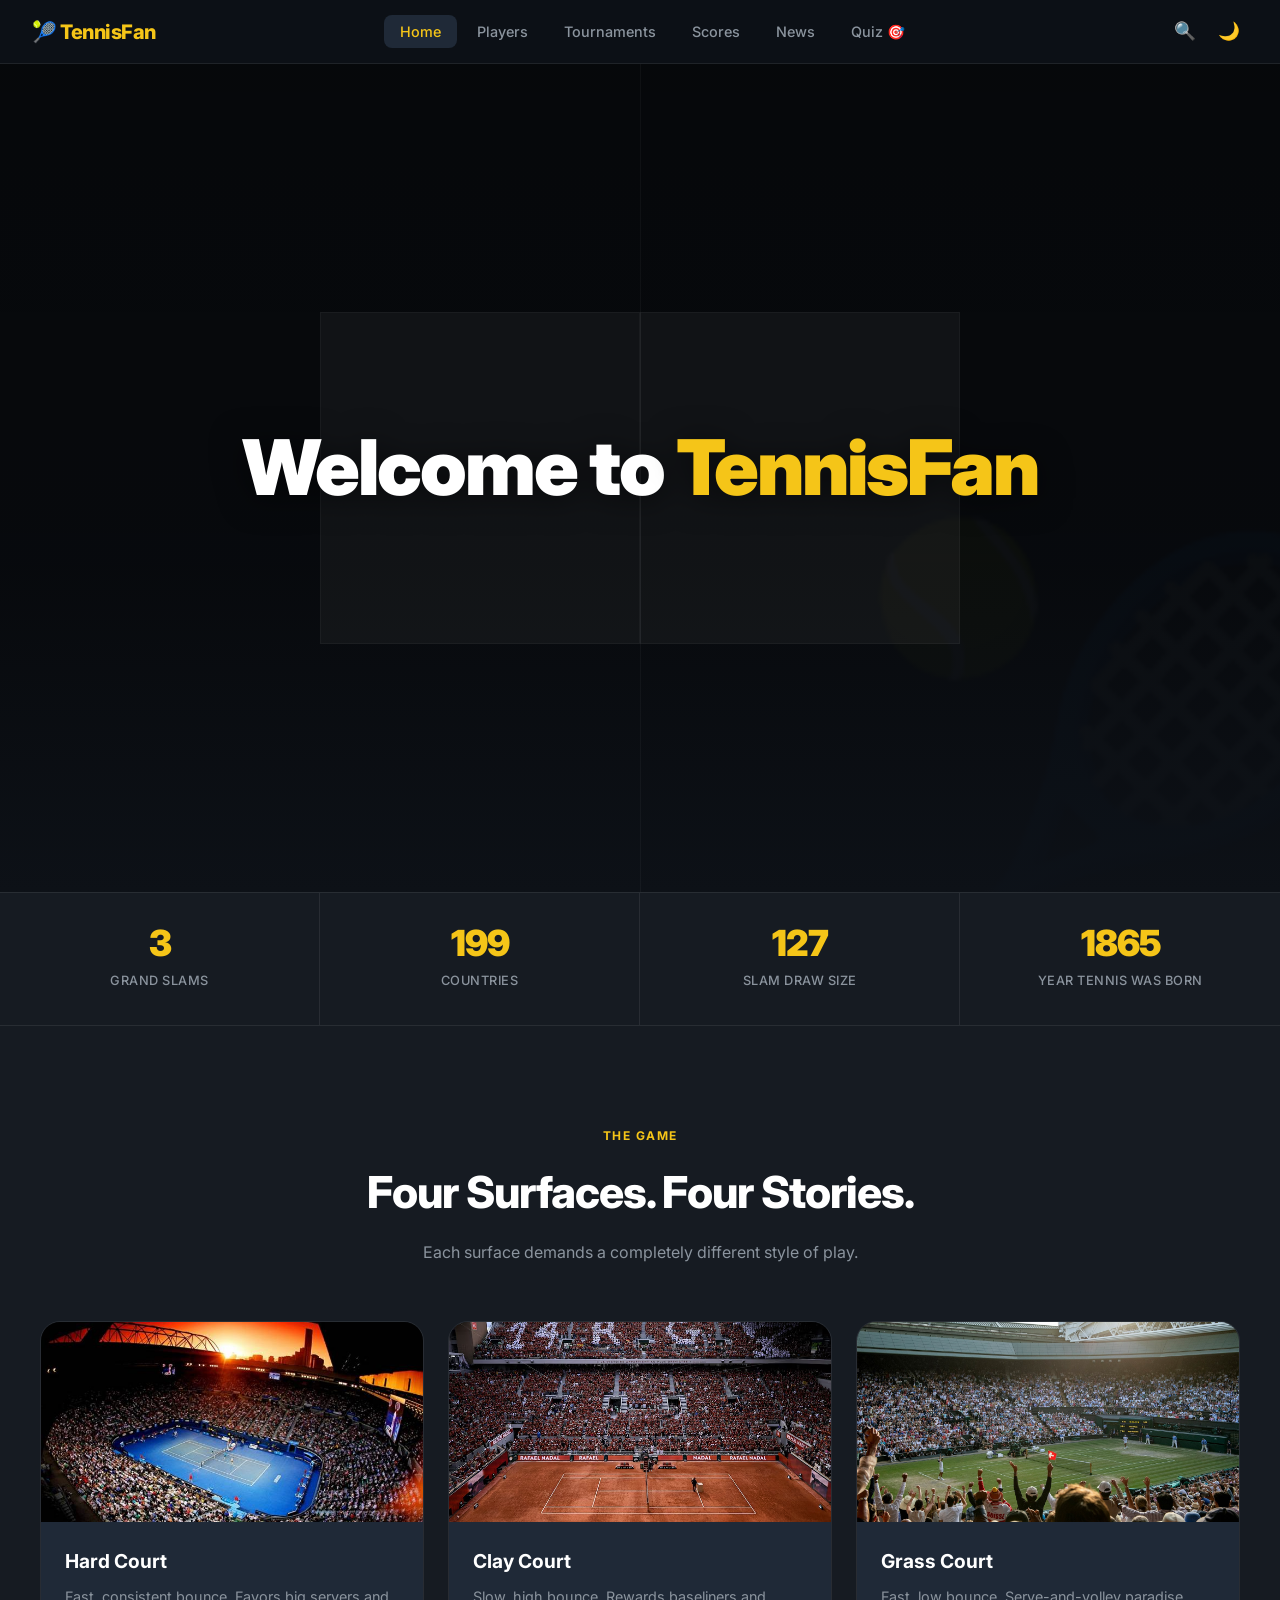
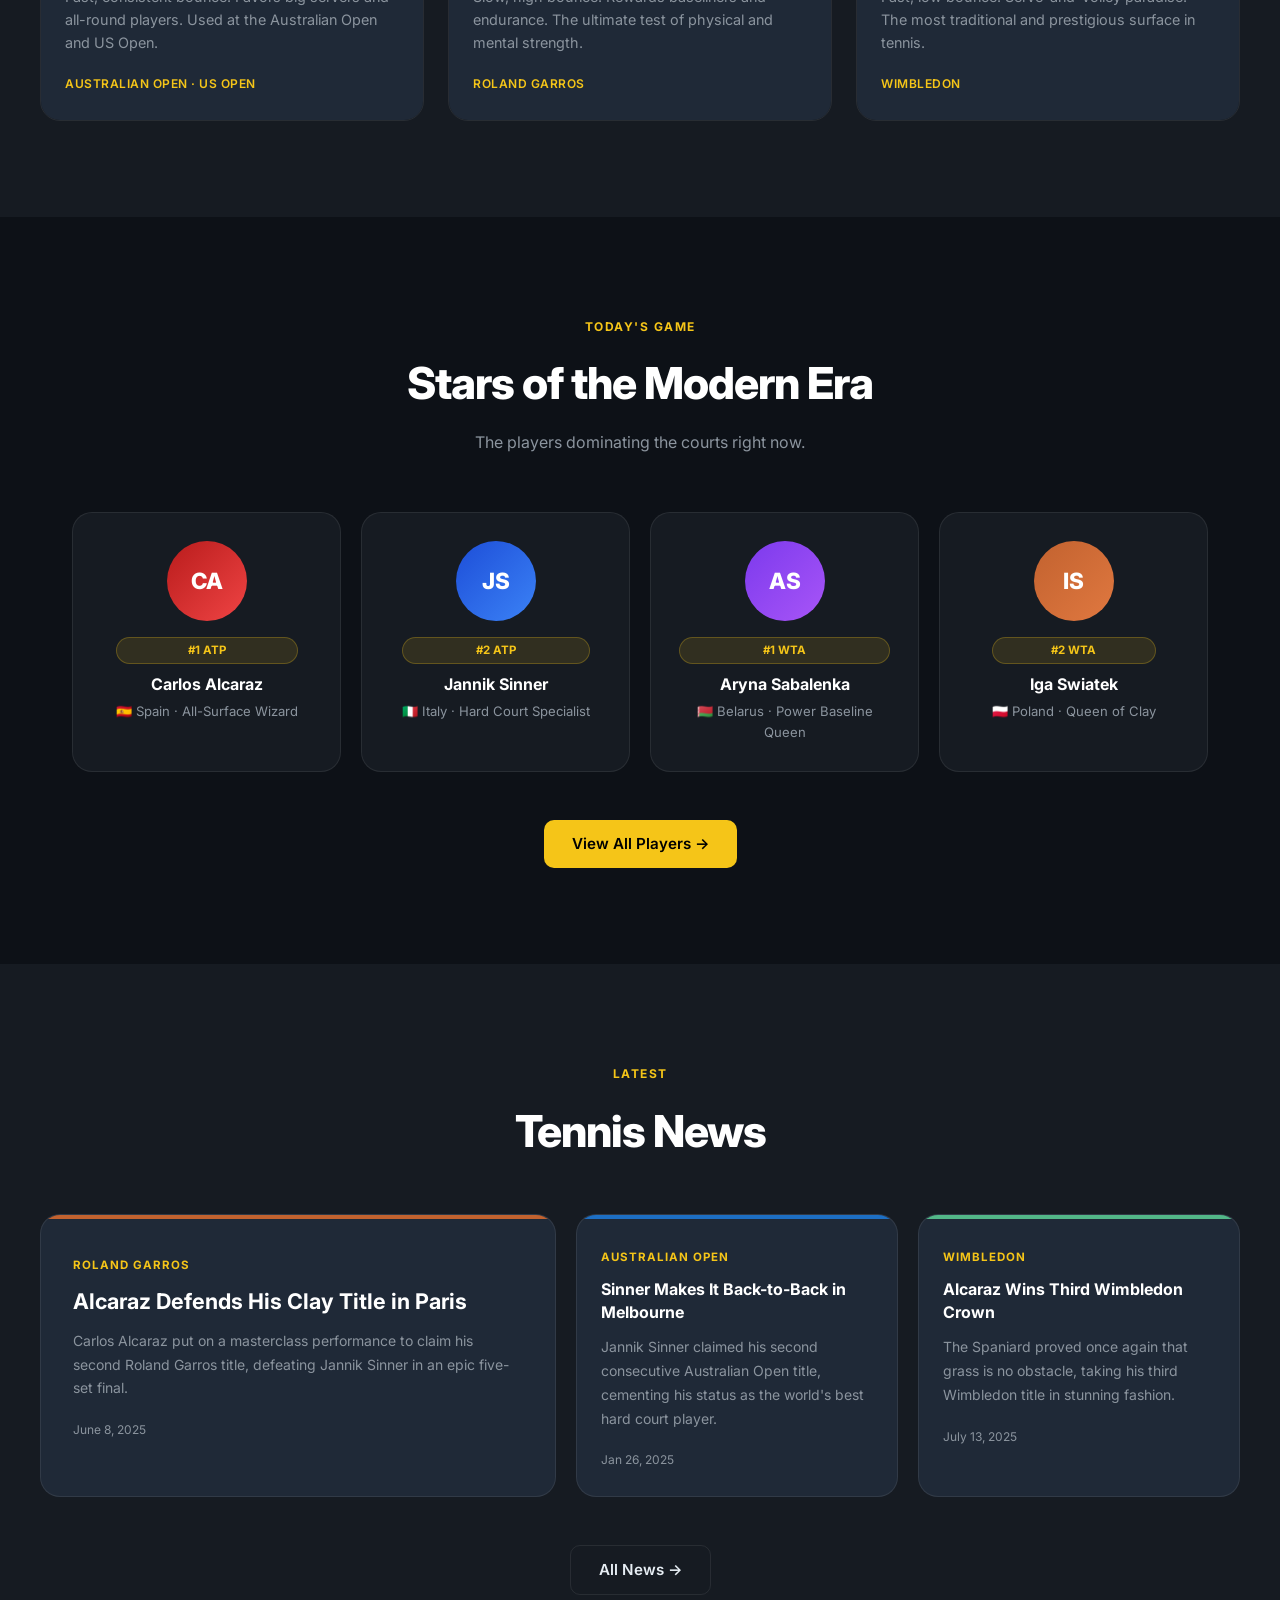
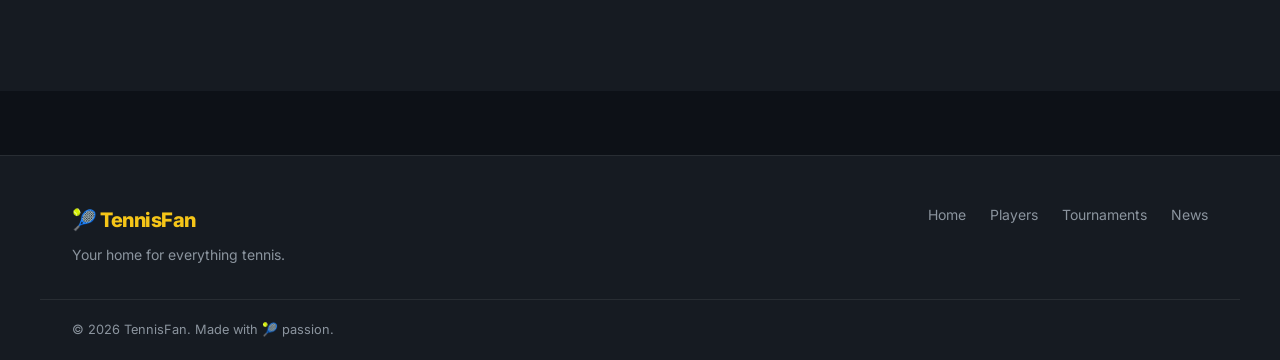
==== commit 7d29e819: "Add SEO meta tags, sitemap.xml and robots.txt to all pages" ====
--- a/index.html
+++ b/index.html
@@ -3,10 +3,27 @@
 <head>
   <meta charset="UTF-8" />
   <meta name="viewport" content="width=device-width, initial-scale=1.0" />
-  <title>TennisFan — Home</title>
+  <title>TennisFan — Tennis News, Live Scores &amp; Player Rankings</title>
+  <meta name="description" content="TennisFan is your home for tennis. Live scores, ATP &amp; WTA rankings, Grand Slam results, player profiles, and the latest tennis news." />
+  <meta name="keywords" content="tennis, live scores, ATP rankings, WTA rankings, Grand Slam, Wimbledon, Roland Garros, Australian Open, US Open, Alcaraz, Sinner, Djokovic, Nadal, Federer" />
+  <meta name="robots" content="index, follow" />
+  <link rel="canonical" href="https://inotman.github.io/Tennisfan/" />
+  <meta property="og:title" content="TennisFan — Tennis News, Live Scores &amp; Rankings" />
+  <meta property="og:description" content="Your home for everything tennis. Live scores, ATP &amp; WTA rankings, Grand Slam profiles and more." />
+  <meta property="og:url" content="https://inotman.github.io/Tennisfan/" />
+  <meta property="og:type" content="website" />
+  <meta name="twitter:card" content="summary_large_image" />
   <link rel="preconnect" href="https://fonts.googleapis.com">
   <link href="https://fonts.googleapis.com/css2?family=Inter:wght@300;400;500;600;700;800;900&display=swap" rel="stylesheet">
   <link rel="stylesheet" href="style.css" />
+  <!-- Google Analytics -->
+  <script async src="https://www.googletagmanager.com/gtag/js?id=G-JDMQPS93XT"></script>
+  <script>
+    window.dataLayer = window.dataLayer || [];
+    function gtag(){dataLayer.push(arguments);}
+    gtag('js', new Date());
+    gtag('config', 'G-JDMQPS93XT');
+  </script>
 </head>
 <body>
 
--- a/style.css
+++ b/style.css
@@ -313,6 +313,8 @@
   padding: 6rem 2rem;
   max-width: 1200px;
   margin: 0 auto;
+  position: relative;
+  z-index: 1;
 }
 
 .section-header {
@@ -1276,6 +1278,20 @@
   width: 70px;
 }
 
+/* ===== FLAG IMAGES ===== */
+.flag-img {
+  width: 24px;
+  height: 16px;
+  max-width: 24px;
+  object-fit: cover;
+  border-radius: 3px;
+  vertical-align: middle;
+  margin-right: 0.35rem;
+  box-shadow: 0 1px 3px rgba(0,0,0,0.3);
+  display: inline-block;
+  flex-shrink: 0;
+}
+
 /* ===== DARK / LIGHT MODE ===== */
 body.light {
   --bg:         #f4f6f9;
@@ -1842,3 +1858,331 @@
   .footer-links { flex-wrap: wrap; gap: 1rem; }
   .news-filter-bar { flex-wrap: wrap; }
 }
+
+
+/* ── JUMP NAV ── */
+.jump-nav {
+  position: sticky;
+  top: 64px;
+  z-index: 100;
+  display: flex;
+  justify-content: center;
+  align-items: center;
+  gap: 0.5rem;
+  flex-wrap: wrap;
+  width: 100%;
+  background: var(--bg, #111);
+  border-bottom: 1px solid rgba(255,255,255,0.08);
+  padding: 0.7rem 1.5rem;
+  box-shadow: 0 2px 12px rgba(0,0,0,0.2);
+  box-sizing: border-box;
+}
+
+.jump-nav a {
+  text-decoration: none;
+  font-size: 0.85rem;
+  font-weight: 600;
+  color: var(--text-muted, #666);
+  padding: 0.35rem 0.9rem;
+  border-radius: 999px;
+  border: 1.5px solid transparent;
+  transition: all 0.2s;
+}
+
+.jump-nav a:hover,
+.jump-nav a.active {
+  color: #2ecc71;
+  border-color: #2ecc71;
+  background: rgba(46,204,113,0.08);
+}
+
+/* ── LIVE CALENDAR ── */
+.live-calendar-wrap {
+  border-radius: 12px;
+  overflow: hidden;
+  box-shadow: 0 4px 24px rgba(0,0,0,0.3);
+  margin-top: 2rem;
+}
+
+/* ── MATCH SCHEDULE ── */
+.schedule-controls {
+  display: flex;
+  gap: 0.5rem;
+  justify-content: center;
+  flex-wrap: wrap;
+  margin-bottom: 2rem;
+}
+.sched-btn {
+  padding: 0.45rem 1.2rem;
+  border-radius: 999px;
+  border: 1.5px solid rgba(255,255,255,0.15);
+  background: transparent;
+  color: var(--text-muted, #aaa);
+  font-weight: 600;
+  font-size: 0.85rem;
+  cursor: pointer;
+  transition: all 0.2s;
+}
+.sched-btn:hover, .sched-btn.active {
+  background: #2ecc71;
+  border-color: #2ecc71;
+  color: #000;
+}
+.match-schedule-wrap {
+  display: flex;
+  flex-direction: column;
+  gap: 1.5rem;
+}
+.match-loading, .match-empty {
+  text-align: center;
+  color: var(--text-muted, #aaa);
+  padding: 3rem;
+  font-size: 1rem;
+}
+.ms-group {
+  background: rgba(255,255,255,0.04);
+  border-radius: 12px;
+  overflow: hidden;
+  border: 1px solid rgba(255,255,255,0.07);
+}
+.ms-tournament-name {
+  background: rgba(46,204,113,0.12);
+  color: #2ecc71;
+  font-weight: 700;
+  font-size: 0.85rem;
+  padding: 0.6rem 1.2rem;
+  letter-spacing: 0.05em;
+  text-transform: uppercase;
+}
+.ms-match {
+  display: flex;
+  align-items: center;
+  gap: 1rem;
+  padding: 0.9rem 1.2rem;
+  border-bottom: 1px solid rgba(255,255,255,0.05);
+}
+.ms-match:last-child { border-bottom: none; }
+.ms-time {
+  font-size: 0.8rem;
+  color: var(--text-muted, #aaa);
+  min-width: 50px;
+}
+.ms-players {
+  flex: 1;
+  display: flex;
+  align-items: center;
+  gap: 0.75rem;
+  flex-wrap: wrap;
+}
+.ms-player {
+  font-weight: 600;
+  font-size: 0.95rem;
+}
+.ms-vs {
+  color: var(--text-muted, #aaa);
+  font-size: 0.8rem;
+}
+.ms-score {
+  font-weight: 700;
+  font-size: 1rem;
+  color: #fff;
+  min-width: 60px;
+  text-align: center;
+}
+.ms-meta {
+  display: flex;
+  align-items: center;
+  gap: 0.4rem;
+}
+.ms-round {
+  font-size: 0.75rem;
+  color: var(--text-muted, #aaa);
+  background: rgba(255,255,255,0.07);
+  padding: 0.2rem 0.5rem;
+  border-radius: 4px;
+}
+.ms-live {
+  font-size: 0.75rem;
+  font-weight: 700;
+  color: #e74c3c;
+  background: rgba(231,76,60,0.15);
+  padding: 0.2rem 0.5rem;
+  border-radius: 4px;
+  animation: pulse 1.5s infinite;
+}
+.ms-done {
+  font-size: 0.75rem;
+  color: #aaa;
+  background: rgba(255,255,255,0.07);
+  padding: 0.2rem 0.5rem;
+  border-radius: 4px;
+}
+.ms-upcoming {
+  font-size: 0.75rem;
+  color: #2ecc71;
+  background: rgba(46,204,113,0.12);
+  padding: 0.2rem 0.5rem;
+  border-radius: 4px;
+}
+@keyframes pulse {
+  0%, 100% { opacity: 1; }
+  50% { opacity: 0.5; }
+}
+
+.ms-sub-group {
+  margin: 0.5rem 0.75rem 0.75rem;
+  border-radius: 8px;
+  overflow: hidden;
+}
+.ms-sub-main {
+  border: 2px solid rgba(46,204,113,0.5);
+}
+.ms-sub-qual {
+  border: 2px solid rgba(241,196,15,0.5);
+}
+.ms-section-label {
+  font-size: 0.78rem;
+  font-weight: 800;
+  letter-spacing: 0.1em;
+  text-transform: uppercase;
+  padding: 0.55rem 1rem;
+  display: flex;
+  align-items: center;
+  gap: 0.5rem;
+}
+.ms-section-label::after {
+  content: '';
+  flex: 1;
+  height: 1px;
+  opacity: 0.3;
+}
+.ms-label-main {
+  background: rgba(46,204,113,0.12);
+  color: #2ecc71;
+}
+.ms-label-main::after { background: #2ecc71; }
+.ms-label-qual {
+  background: rgba(241,196,15,0.12);
+  color: #f1c40f;
+}
+.ms-label-qual::after { background: #f1c40f; }
+.ms-score-val {
+  font-weight: 700;
+  font-size: 1rem;
+  color: #fff;
+  min-width: 50px;
+  text-align: center;
+}
+
+/* ── MATCH TABLES ── */
+.ms-table-wrap {
+  margin: 0.75rem;
+  border-radius: 10px;
+  overflow: hidden;
+  border: 2px solid transparent;
+}
+.ms-table-main { border-color: rgba(46,204,113,0.4); }
+.ms-table-qual { border-color: rgba(241,196,15,0.4); }
+
+.ms-table-title {
+  font-size: 0.8rem;
+  font-weight: 800;
+  text-transform: uppercase;
+  letter-spacing: 0.1em;
+  padding: 0.55rem 1rem;
+}
+.ms-table-main .ms-table-title { background: rgba(46,204,113,0.15); color: #2ecc71; }
+.ms-table-qual .ms-table-title { background: rgba(241,196,15,0.15); color: #f1c40f; }
+
+.ms-table {
+  width: 100%;
+  border-collapse: collapse;
+  font-size: 0.88rem;
+}
+.ms-table thead tr {
+  background: rgba(255,255,255,0.04);
+}
+.ms-table th {
+  padding: 0.5rem 0.75rem;
+  text-align: left;
+  font-size: 0.72rem;
+  font-weight: 700;
+  text-transform: uppercase;
+  letter-spacing: 0.06em;
+  color: var(--text-muted, #aaa);
+  border-bottom: 1px solid rgba(255,255,255,0.06);
+}
+.ms-table tbody tr {
+  border-bottom: 1px solid rgba(255,255,255,0.05);
+  transition: background 0.15s;
+}
+.ms-table tbody tr:last-child { border-bottom: none; }
+.ms-table tbody tr:hover { background: rgba(255,255,255,0.04); }
+.ms-table td { padding: 0.6rem 0.75rem; }
+.td-time { color: var(--text-muted, #aaa); font-size: 0.8rem; white-space: nowrap; }
+.td-player { font-weight: 600; }
+.td-p1 { text-align: right; }
+.td-p2 { text-align: left; }
+.td-score { text-align: center; font-weight: 700; color: #fff; white-space: nowrap; padding: 0 1rem; }
+.td-round { color: var(--text-muted, #aaa); font-size: 0.8rem; }
+.td-status { white-space: nowrap; }
+
+.ms-table-doubles { border-color: rgba(52,152,219,0.4); }
+.ms-table-doubles .ms-table-title { background: rgba(52,152,219,0.15); color: #3498db; }
+
+/* ── PLAYER MODAL ── */
+.player-link {
+  cursor: pointer;
+  color: inherit;
+  transition: color 0.2s;
+}
+.player-link:hover { color: #2ecc71; text-decoration: underline; }
+
+.player-modal-overlay {
+  display: none;
+  position: fixed;
+  inset: 0;
+  background: rgba(0,0,0,0.75);
+  z-index: 2000;
+  align-items: center;
+  justify-content: center;
+  padding: 1rem;
+}
+.player-modal-overlay.active { display: flex; }
+
+.player-modal {
+  background: #1a1f2e;
+  border-radius: 14px;
+  width: 100%;
+  max-width: 860px;
+  max-height: 85vh;
+  display: flex;
+  flex-direction: column;
+  border: 1px solid rgba(255,255,255,0.1);
+  box-shadow: 0 20px 60px rgba(0,0,0,0.5);
+}
+.player-modal-header {
+  display: flex;
+  align-items: center;
+  justify-content: space-between;
+  padding: 1.2rem 1.5rem;
+  border-bottom: 1px solid rgba(255,255,255,0.08);
+}
+.player-modal-header h2 {
+  font-size: 1.2rem;
+  font-weight: 700;
+  color: #2ecc71;
+}
+.player-modal-close {
+  background: none;
+  border: none;
+  color: #aaa;
+  font-size: 1.6rem;
+  cursor: pointer;
+  line-height: 1;
+}
+.player-modal-close:hover { color: #fff; }
+.player-modal-body {
+  overflow-y: auto;
+  padding: 1rem;
+}
